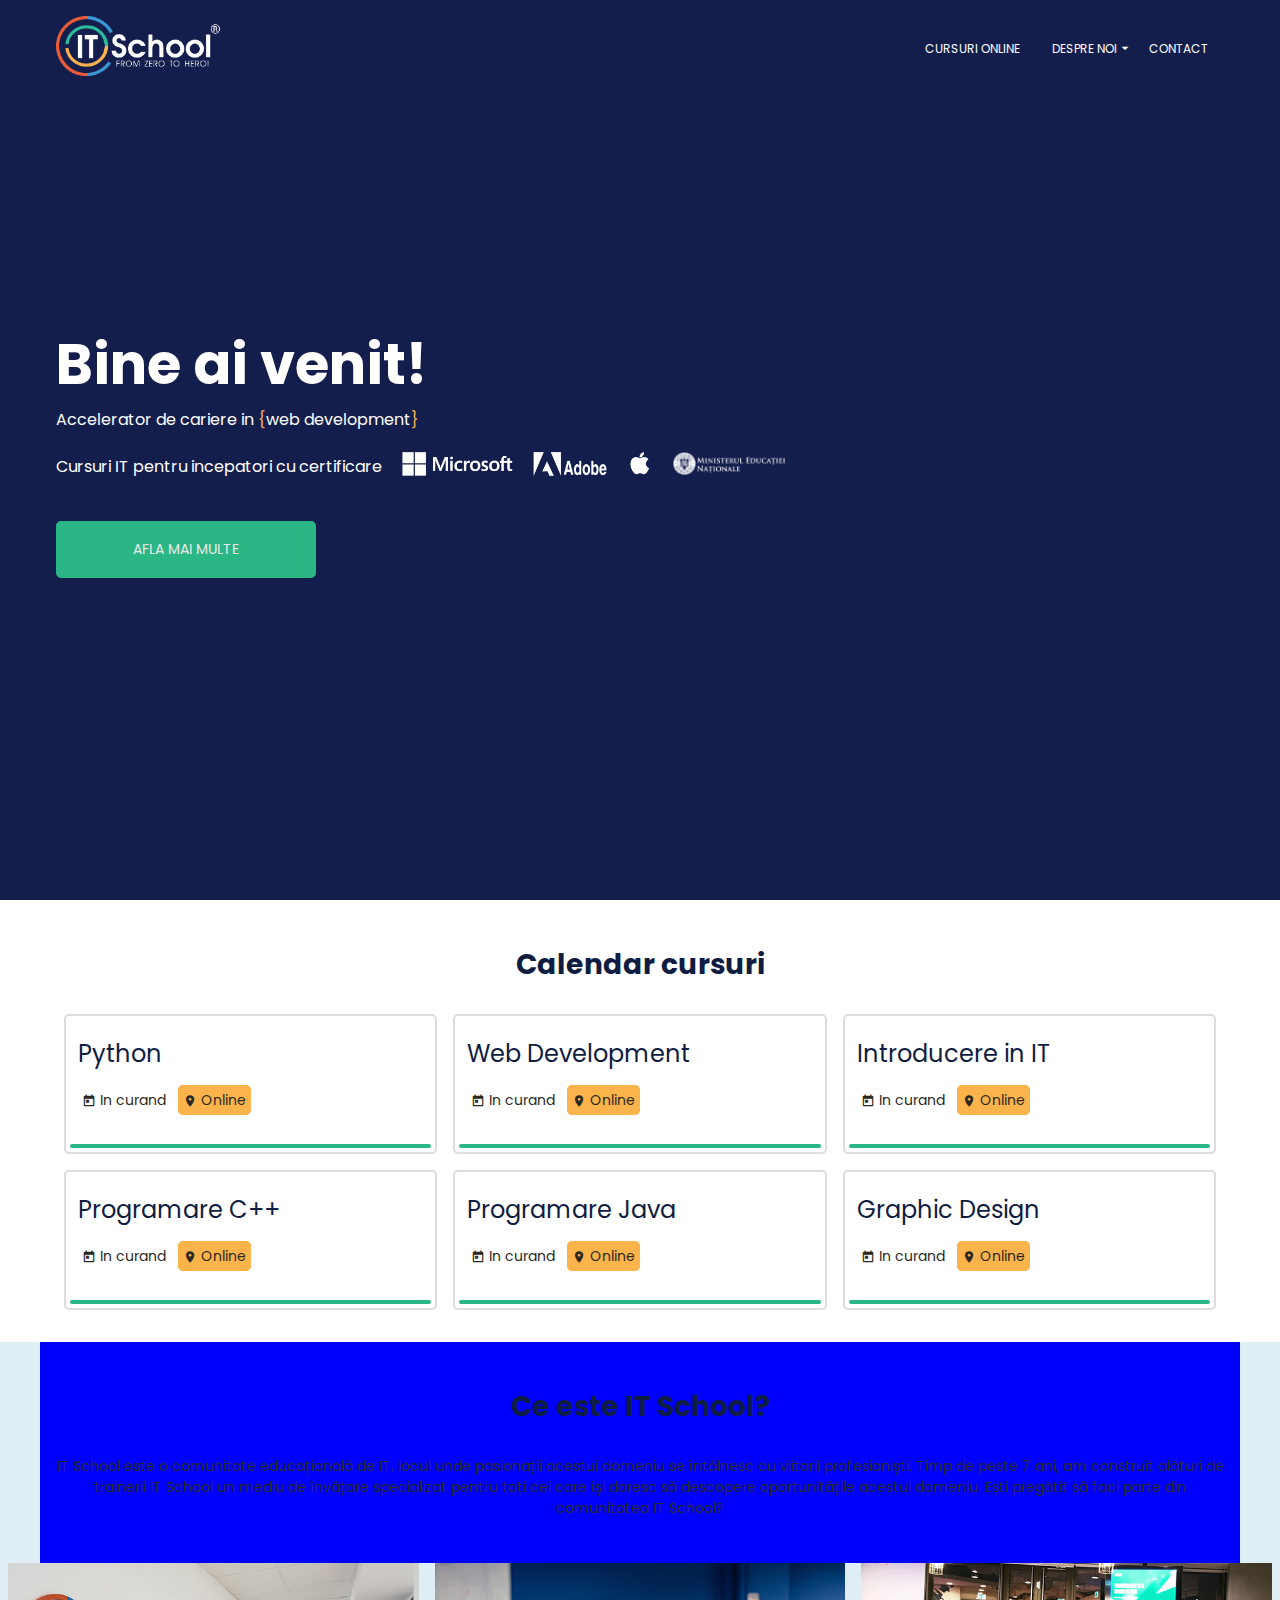
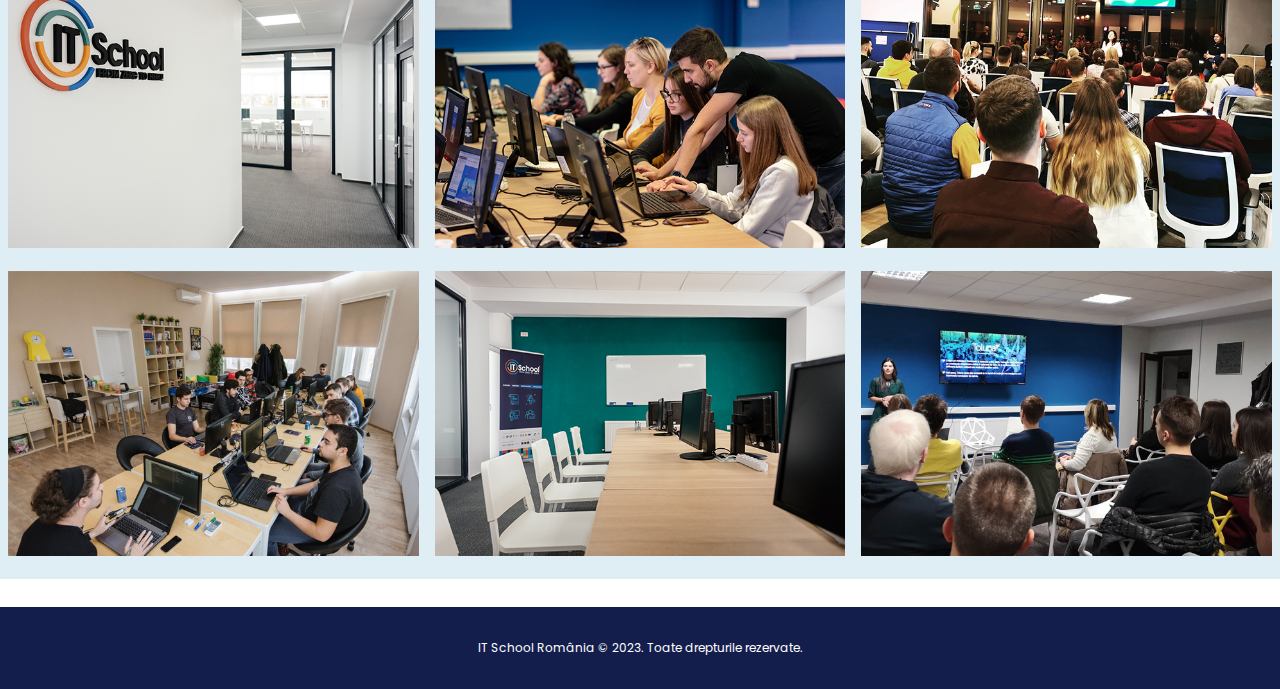
==== index.html @ 52b4a1c3 "bug image size" ====
<!DOCTYPE html>
<html lang="en">
  <head>
    <meta charset="UTF-8" />
    <meta http-equiv="X-UA-Compatible" content="IE=edge" />
    <meta name="viewport" content="width=device-width, initial-scale=1.0" />
    <title>Clonă IT School</title>
    <meta name="description" content="O replică a site-ului itschool.ro" />

    <!-- Includem font-urile prima oara -->
    <link rel="preconnect" href="https://fonts.googleapis.com" />
    <link rel="preconnect" href="https://fonts.gstatic.com" crossorigin />
    <link
      href="https://fonts.googleapis.com/css2?family=Poppins:ital,wght@0,400;0,700;1,400&display=swap"
      rel="stylesheet"
    />
    <!-- Pentru iconite -->
    <link
      href="https://fonts.googleapis.com/icon?family=Material+Icons"
      rel="stylesheet"
    />
    <!-- Includem CSS-urile noastre -->
    <link rel="stylesheet" href="css/main.css" />
    <link rel="stylesheet" href="css/home.css" />
  </head>
  <body>
    <nav>
      <div class="container">
        <a href="index.html" class="logo-link"
          ><img src="img/itschool-logo.png" alt="it-school-logo"
        /></a>
        <div class="menu-icon-container">
          <!-- Iconita de meniu + checkbox-ul sunt pentru mobile. -->
          <span class="material-icons menu-icon"> menu </span>
          <input type="checkbox" />
          <ul>
            <li><a href="pages/courses.html"> Cursuri online </a></li>
            <li class="about-us">
              <a href="pages/about.html">
                Despre noi
                <span class="material-icons arrow-down-icon">
                  arrow_drop_down
                </span>
              </a>
              <!-- Submeniul afisat la hover pe "Despre noi" -->
              <div class="submenu">
                <a href="index.html">IT School</a>
                <a href="pages/about.html">Despre Noi</a>
              </div>
            </li>
            <li><a href="pages/contact.html"> Contact</a></li>
          </ul>
        </div>
      </div>
    </nav>
    <main>
      <section class="welcome">
        <div class="container">
          <h1>Bine ai venit!</h1>
          <p>
            Accelerator de cariere in <span>{</span>web development<span
              >}</span
            >
          </p>
          <p>
            Cursuri IT pentru incepatori cu certificare
            <img src="img/microsoft.png" alt="Microsoft" />
            <img src="img/adobe.png" alt="Adobe" />
            <img src="img/apple.png" alt="Apple" />
            <img src="img/minister.png" alt="Ministerul Educatiei" />
          </p>
          <a href="pages/courses.html">Afla mai multe</a>
        </div>
      </section >
      <div class="courses">
        <div class="container">
          <h2>Calendar cursuri</h2>
          <div class="courses-container">
            <!-- Fiecare curs are aceeasi structura. -->
            <div class="course-wrapper">
              <div class="course">
                <div class="content">
                  <h3>Python</h3>
                  <div class="badges">
                    <span class="date">
                      <span class="material-icons"> today </span>
                      <span>In curand</span>
                    </span>
                    <span class="place">
                      <span class="material-icons"> location_on </span>
                      <span>Online</span>
                    </span>
                  </div>
                </div>
                <div class="bar"></div>
              </div>
            </div>
            <div class="course-wrapper">
              <div class="course">
                <div class="content">
                  <h3>Web Development</h3>
                  <div class="badges">
                    <span class="date">
                      <span class="material-icons"> today </span>
                      <span>In curand</span>
                    </span>
                    <span class="place">
                      <span class="material-icons"> location_on </span>
                      <span>Online</span>
                    </span>
                  </div>
                </div>
                <div class="bar"></div>
              </div>
            </div>
            <div class="course-wrapper">
              <div class="course">
                <div class="content">
                  <h3>Introducere in IT</h3>
                  <div class="badges">
                    <span class="date">
                      <span class="material-icons"> today </span>
                      <span>In curand</span>
                    </span>
                    <span class="place">
                      <span class="material-icons"> location_on </span>
                      <span>Online</span>
                    </span>
                  </div>
                </div>
                <div class="bar"></div>
              </div>
            </div>
            <div class="course-wrapper">
              <div class="course">
                <div class="content">
                  <h3>Programare C++</h3>
                  <div class="badges">
                    <span class="date">
                      <span class="material-icons"> today </span>
                      <span>In curand</span>
                    </span>
                    <span class="place">
                      <span class="material-icons"> location_on </span>
                      <span>Online</span>
                    </span>
                  </div>
                </div>
                <div class="bar"></div>
              </div>
            </div>
            <div class="course-wrapper">
              <div class="course">
                <div class="content">
                  <h3>Programare Java</h3>
                  <div class="badges">
                    <span class="date">
                      <span class="material-icons"> today </span>
                      <span>In curand</span>
                    </span>
                    <span class="place">
                      <span class="material-icons"> location_on </span>
                      <span>Online</span>
                    </span>
                  </div>
                </div>
                <div class="bar"></div>
              </div>
            </div>
            <div class="course-wrapper">
              <div class="course">
                <div class="content">
                  <h3>Graphic Design</h3>
                  <div class="badges">
                    <span class="date">
                      <span class="material-icons"> today </span>
                      <span>In curand</span>
                    </span>
                    <span class="place">
                      <span class="material-icons"> location_on </span>
                      <span>Online</span>
                    </span>
                  </div>
                </div>
                <div class="bar"></div>
              </div>
            </div>
          </div>
        </div>
      
      </div>

      <section class="description">
        <div class="container">
          <h2>Ce este IT School?</h2>
           <p>
             IT School este o comunitate educațională de IT, locul unde
            pasionații acestui domeniu se întâlnesc cu viitorii profesioniști.
            Timp de peste 7 ani, am construit alături de trainerii IT School un
            mediu de învățare specializat pentru toți cei care își doresc să
            descopere oportunitățile acestui domeniu. Ești pregătit să faci
            parte din comunitatea IT School?
          </p>
        </div>
        <div class="images-container">
          <div class="image-wrapper">
            <img src="/img/about-us-1.jpeg" alt="poza1">
          </div>
          <div class="image-wrapper">
            <img src="/img/about-us-2.jpeg" alt="poza2">
          </div>
          <div class="image-wrapper">
            <img src="/img/about-us-3.jpeg" alt="poza3">
          </div>
          <div class="image-wrapper">
            <img src="/img/about-us-4.jpeg" alt="poza4">
          </div>
          <div class="image-wrapper">
            <img src="/img/about-us-5.jpeg" alt="poza5">
          </div>
          <div class="image-wrapper">
            <img src="/img/about-us-6.jpeg" alt="poza6">
          </div>
        </div>
      </section>
    </main>
    <footer>
      <div class="container">
        <p>IT School România © 2023. Toate drepturile rezervate.</p>
      </div>
    </footer>
  </body>
</html>
---- css/main.css ----
/* Adaugam varaibile */
:root {
  --text-primary: #101d42;
  --text-secondary: #fbb44c;
  --text-dark: #2b2922;
  --text-light: #eaeaea;
  --text-white: #ffffff;

  --button-color: #2bb686;

  --bg-primary: #141e4c;
  --bg-secondary: #dfedf5;
  --bg-dark: #101d42;
  --bg-light: #ffffff;

  --fs-large: 1rem;
  --fs-medium: 0.875rem;
  --fs-small: 0.75rem;

  --spacing-xl: 2.625rem;
  --spacing-large: 1.75rem;
  --spacing-medium: 1rem;
  --spacing-small: 0.5rem;
  --spacing-tiny: 0.25rem;

  --mobile-logo-height: 45px;
}

/* Resetam proprietatile default */
* {
  box-sizing: border-box;
}

body,
h1,
h2,
h3,
p {
  margin: 0;
  padding: 0;
}

ul {
  list-style-type: none;
  margin: 0;
  padding: 0;
}

a {
  display: block;
  text-decoration: none;
}

/* Adaugam proprietati legate de font */
body {
  font-family: "Poppins", sans-serif;
}

h1 {
  font-size: 3.5rem;
}

h2 {
  font-size: 1.75rem;
}

h3 {
  font-size: 1.5rem;
}

p {
  font-size: var(--fs-medium);
}

/* Adaugam proprietati legate de culori */
h1 {
  color: var(--text-light);
}

h2 {
  color: var(--text-primary);
}

h3 {
  color: var(--text-secondary);
}

p {
  color: var(--text-dark);
}

/* Clase reutilizabile */
.container {
  margin: auto;
  max-width: 1200px;
  padding: var(--spacing-medium);
}

/* Stilizeara nav-ului */
nav {
  background-color: var(--bg-primary);
  position: fixed;
  width: 100%;
  top: 0;
  z-index: 2;
}

nav img {
  width: auto;
  height: 60px;
}

/* Meniul si checkbox-ul sunt necesare doar pentru versiunea de mobile. */

nav ul {
  display: flex;
  align-items: baseline;
}

nav li {
  position: relative;
}

nav .arrow-down-icon {
  font-size: var(--fs-large);
  position: absolute;
}

nav a {
  font-size: var(--fs-small);
  color: var(--bg-light);
  text-transform: uppercase;
  padding: var(--spacing-medium);
}

nav .container {
  display: flex;
  justify-content: space-between;
  align-items: center;
}

nav .logo-link {
  padding: 0;
}

nav .menu-icon {
  color: var(--text-light);
  display: none;
}

nav input[type="checkbox"] {
  display: none;
}

nav .submenu {
  display: none;
  position: absolute;
  width: 10rem;
  top: calc(100% - var(--spacing-small));
  left: var(--spacing-medium);
  background-color: var(--bg-dark);
  padding: var(--spacing-tiny) 0;
  z-index: 3;
}

nav .submenu a {
  padding: var(--spacing-tiny) var(--spacing-small);
}

nav a:hover {
  color: var(--text-secondary);
}

/* Atentie la acest selector! display: block se aplica pe elementul cu clasa submenu, doar atunci cand parintele cu clasa about us are hover! */
nav .about-us:hover .submenu {
  display: block;
}

@media (max-width: 768px) {
  nav img {
    height: var(--mobile-logo-height);
  }

  nav ul {
    display: none;
  }

  nav .arrow-down-icon {
    display: none;
  }

  nav .about-us:hover .submenu {
    display: none;
  }

  nav input[type="checkbox"] {
    display: block;
    position: absolute;
    top: 0;
    left: 0;

    height: 100%;
    width: 100%;

    opacity: 0;
    margin: 0;

    cursor: pointer;
  }

  nav input[type="checkbox"]:checked ~ ul {
    display: block;
    width: 100%;

    position: fixed;
    top: calc(var(--mobile-logo-height) + 2 * var(--spacing-medium));
    left: 0;

    background-color: var(--bg-dark);
  }

  nav .menu-icon {
    display: block;
  }

  nav .menu-icon-container {
    position: relative;
  }
}

footer {
  background-color: var(--bg-primary);
}

footer p {
  color: var(--bg-light);
  text-align: center;
  font-size: var(--fs-small);
  padding: var(--spacing-medium) 0;
}
---- css/home.css ----
.welcome {
  background-color: var(--bg-primary);
  height: 100vh;
}
.welcome p,
.welcome h1 {
  color: var(--text-white);
}

.welcome p {
  font-size: var(--fs-large);
  margin-bottom: var(--spacing-medium);
}
.welcome p:last-of-type {
  margin-bottom: var(--spacing-xl);
}
.welcome span {
  color: var(--text-secondary);
}

.welcome img {
  height: 24px;
  width: auto;
  margin-left: var(--spacing-medium);
  position: relative;
  top: var(--spacing-tiny);
}

.welcome a {
  color: var(--text-light);
  background-color: var(--button-color);
  font-size: var(--fs-medium);
  text-transform: uppercase;
  text-align: center;
  border-radius: 5px;
  padding: var(--spacing-medium);
  border: 2px solid var(--button-color);
  width: 260px;
  cursor: pointer;
}
.welcome a:hover {
  background-color: transparent;
}

.welcome .container {
  display: flex;
  flex-direction: column;
  justify-content: center;
  height: 100%;
}

@media (max-width: 768px) {
  .welcome h1 {
    font-size: 2.5rem;
  }

  .welcome p:last-of-type {
    margin-bottom: 0;
  }

  .welcome img {
    display: block;
    margin-top: var(--spacing-medium);
    margin-left: var(--spacing-small);
  }

  .welcome a {
    display: none;
  }

  .welcome {
    padding-bottom: 4rem;
  }
}
.courses h2{
  text-align: center;
  margin: var(--spacing-large) 0;
}

.courses-container{
 display: flex;
 flex-wrap: wrap;
}
.courses .course-wrapper{
  width: calc(100% / 3);
  padding-left: var(--spacing-small);
  padding-right: var(--spacing-small);
}
.courses .course{
  border: 2px solid #ddd;
  border-radius: 5px;
  padding: var(--spacing-tiny);
}
.courses h3 {
  color:var(--text-primary) ;
  font-weight: 400;
}
.courses .content {
  padding: var(--spacing-medium) var(--spacing-small);
}
.courses span {
  font-size: var(--fs-medium);
  color: var(--text-dark);
}
.courses .material-icons {
  vertical-align: middle;
}
.course .date, .courses .place {
  padding: var(--spacing-tiny);
}
.course .place {
  background-color: var(--text-secondary);
  margin-left: var(--spacing-tiny);
  border: 1px solid var(--text-secondary);
  border-radius: 5px;
}
.courses .course, .courses h3, .courses .badges {
  margin-bottom: var(--spacing-medium);
  }
  .courses .bar {
    height: var(--spacing-tiny);
    background-color: var(--button-color);
    border-radius: 10px;

}
.description{
  background-color: var(--bg-secondary);
}
.description .container{
  padding: var(--spacing-medium) var(--spacing-small);
  background-color: blue;
  max-width: 1200px;
  
  
}
.description .container p {
  margin-right: var(--spacing-small);
  margin-left: var(--spacing-small);
}
.description h2{
  padding-top: var(--spacing-large);
  margin-bottom: var(--spacing-large);
  text-align: center;
}
.description p{
  text-align: center;
  margin-bottom: var(--spacing-large);
}
.description .images-container{
  display: flex;
  flex-wrap: wrap;
  margin-bottom: var(--spacing-large);
}
.description img {
  width: 100%;
  height: auto;
}
 .description .image-wrapper{
  width: calc(100% / 3);
  padding-right: var(--spacing-small);
  padding-left: var(--spacing-small);
  margin-bottom: var(--spacing-medium);
  max-width: 1200px;
}




@media (max-width: 992px) {
  .courses .course-wrapper{
    width: 50%;
  }
}
@media (max-width: 768px) {
  .courses .course-wrapper{
    width: 100%;
  }
}
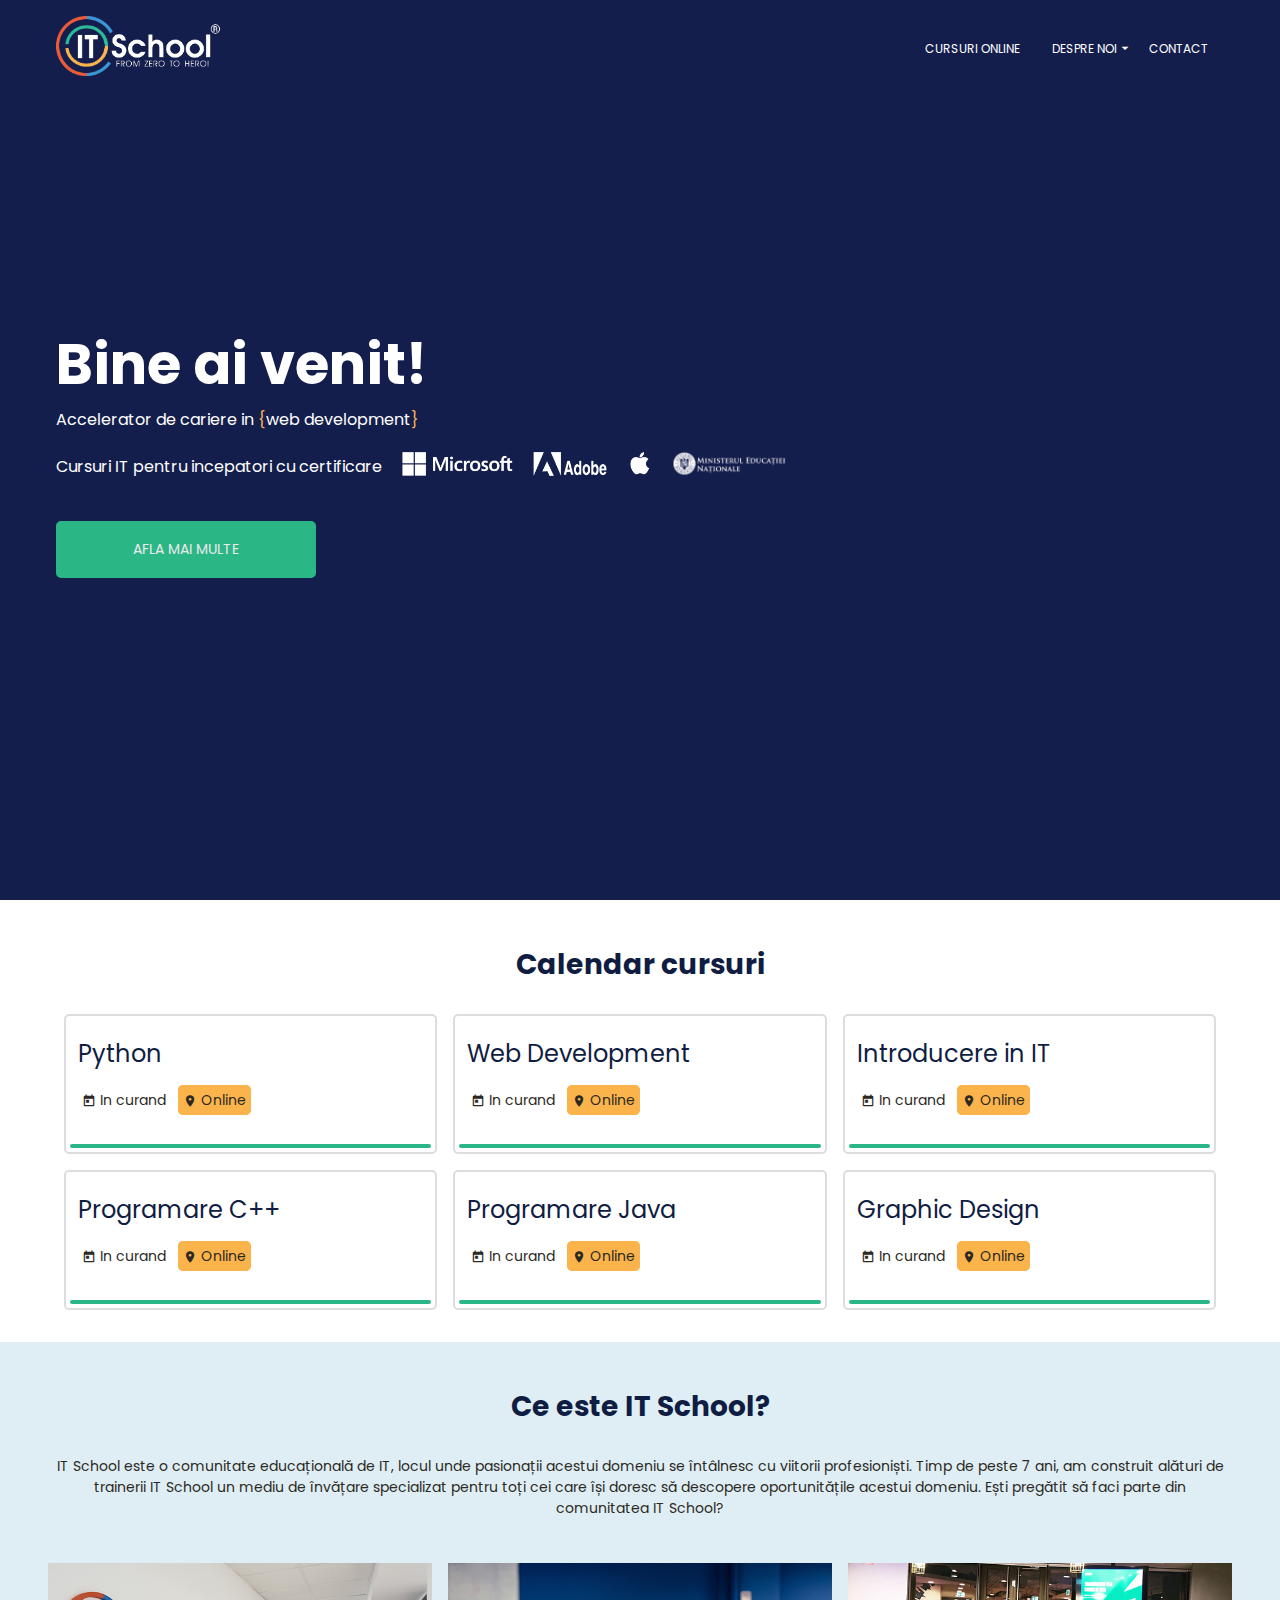
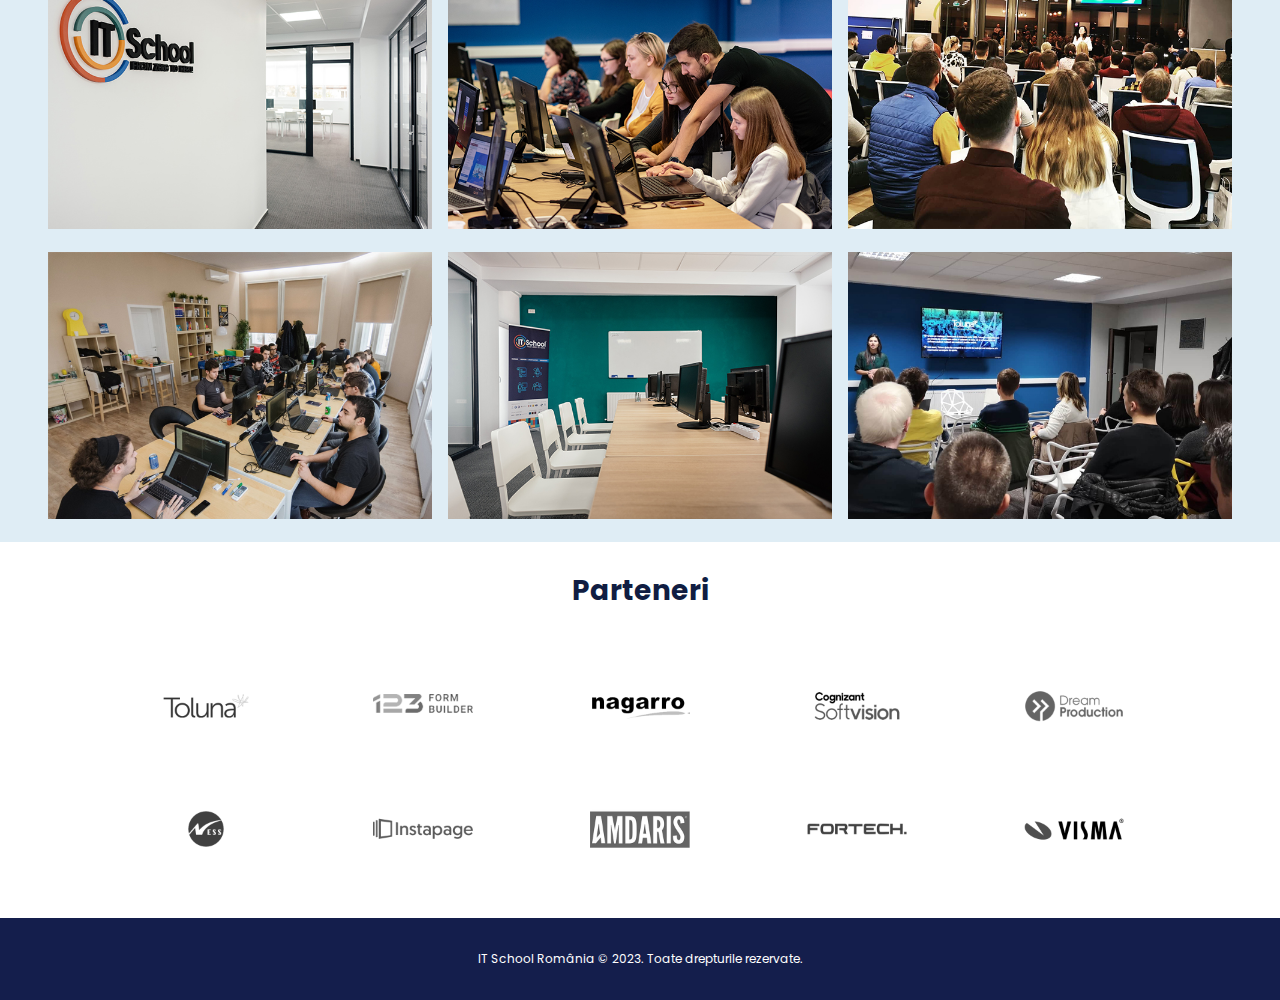
==== commit aa2a8342: "am mai adaugat ceva" ====
--- a/index.html
+++ b/index.html
@@ -223,6 +223,43 @@
           </div>
         </div>
       </section>
+      <section class="partners">
+        <h2>Parteneri</h2>
+        <div class="container">
+          <div class="img-container">
+            <div class="img-wrapper">
+              <img src="/img/toluna.png" alt="poza1">
+            </div>
+            <div class="img-wrapper">
+              <img src="/img/123formbuilder.png" alt="poza2">
+            </div>
+            <div class="img-wrapper">
+              <img src="/img/nagarro.png" alt="poza3">
+            </div>
+            <div class="img-wrapper">
+              <img src="/img/cognizant.png" alt="poza4">
+            </div>
+            <div class="img-wrapper">
+              <img src="/img/dreamproduction.png" alt="poza5">
+            </div>
+            <div class="img-wrapper">
+              <img src="/img/ness.png" alt="poza6">
+            </div>
+            <div class="img-wrapper">
+              <img src="/img/instapage.png" alt="poza7">
+            </div>
+            <div class="img-wrapper">
+              <img src="/img/amdaris.png" alt="poza8">
+            </div>
+            <div class="img-wrapper">
+              <img src="/img/fortech.png" alt="poza9">
+            </div>
+            <div class="img-wrapper">
+              <img src="/img/visma.png" alt="poza10">
+            </div>
+          </div>
+        </div>
+      </section>
     </main>
     <footer>
       <div class="container">
--- a/css/home.css
+++ b/css/home.css
@@ -128,7 +128,6 @@
 }
 .description .container{
   padding: var(--spacing-medium) var(--spacing-small);
-  background-color: blue;
   max-width: 1200px;
   
   
@@ -150,6 +149,8 @@
   display: flex;
   flex-wrap: wrap;
   margin-bottom: var(--spacing-large);
+  max-width: 1200px;
+  margin: auto;
 }
 .description img {
   width: 100%;
@@ -160,7 +161,41 @@
   padding-right: var(--spacing-small);
   padding-left: var(--spacing-small);
   margin-bottom: var(--spacing-medium);
+  
+}
+.partners h2{
+  text-align: center;
+  margin-bottom: var(--spacing-large);
+  padding-top: var(--spacing-large);
+  color: var(--text-primary);
+  font-size: 1.75rem;
+}
+
+.partners .container {
   max-width: 1200px;
+  min-width: 320px;
+  margin: auto;
+  padding: var(--spacing-medium);
+}
+.partners .img-container{
+  display: flex;
+  flex-wrap: wrap;
+  justify-content: space-around;
+  margin: 0 var(--spacing-xl);
+}
+.partners .img-wrapper{
+  width: 100px;
+  margin-right: var(--spacing-xl);
+  margin-left: var(--spacing-xl);
+  margin-bottom: var(--spacing-medium);
+}
+.partners img{
+  width: 100%;
+  height: auto;
+  filter: grayscale(100%);
+}
+.partners img:hover{
+  filter: grayscale(0%);
 }
 
 
@@ -170,12 +205,28 @@
   .courses .course-wrapper{
     width: 50%;
   }
+  .description .image-wrapper{
+    width: 50%;
+  }
+  
 }
 @media (max-width: 768px) {
   .courses .course-wrapper{
     width: 100%;
   }
-}
-
-
-
+  .description .image-wrapper{
+    width: 100%;
+  }
+  .partners .container{
+    margin: 0 var(--spacing-small);
+  }
+}
+@media (max-width: 576px){
+  .partners .img-wrapper{
+    margin-right: var(--spacing-medium);
+    margin-left: var(--spacing-medium);
+  }
+}
+
+
+
